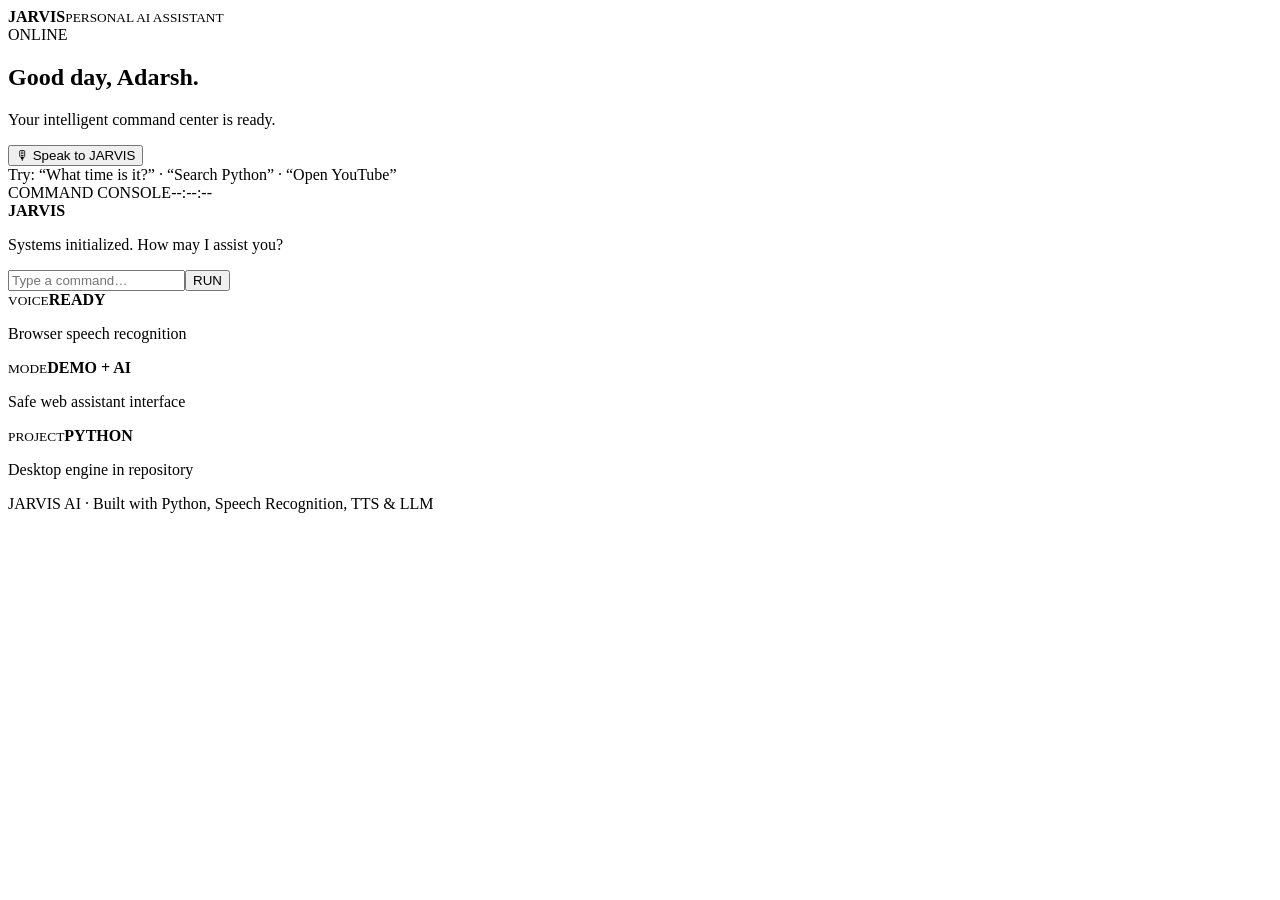
==== web/index.html @ ff6939c9 "Add JARVIS web dashboard: web/index.html" ====
<!doctype html>
<html lang="en">
<head>
<meta charset="utf-8"><meta name="viewport" content="width=device-width,initial-scale=1">
<title>JARVIS AI — Personal Assistant</title>
<link rel="stylesheet" href="style.css">
</head>
<body>
<div class="bg"></div>
<header><div class="brand"><span class="orb"></span><div><b>JARVIS</b><small>PERSONAL AI ASSISTANT</small></div></div><span class="status"><i></i> ONLINE</span></header>
<main>
<section class="hero">
<div class="core"><div class="ring r1"></div><div class="ring r2"></div><div class="core-dot"></div><div class="pulse"></div></div>
<h1>Good day, <span>Adarsh.</span></h1><p id="subtitle">Your intelligent command center is ready.</p>
<button id="mic" class="mic">🎙 <span>Speak to JARVIS</span></button>
<div class="hint">Try: “What time is it?” · “Search Python” · “Open YouTube”</div>
</section>
<section class="panel">
<div class="panel-head"><span>COMMAND CONSOLE</span><span id="clock">--:--:--</span></div>
<div id="messages" class="messages"><div class="msg jarvis"><b>JARVIS</b><p>Systems initialized. How may I assist you?</p></div></div>
<form id="commandForm"><input id="command" autocomplete="off" placeholder="Type a command…"><button>RUN</button></form>
</section>
<section class="cards">
<div><small>VOICE</small><strong id="voiceState">READY</strong><p>Browser speech recognition</p></div>
<div><small>MODE</small><strong>DEMO + AI</strong><p>Safe web assistant interface</p></div>
<div><small>PROJECT</small><strong>PYTHON</strong><p>Desktop engine in repository</p></div>
</section>
</main>
<footer>JARVIS AI · Built with Python, Speech Recognition, TTS & LLM</footer>
<script src="app.js"></script>
</body></html>
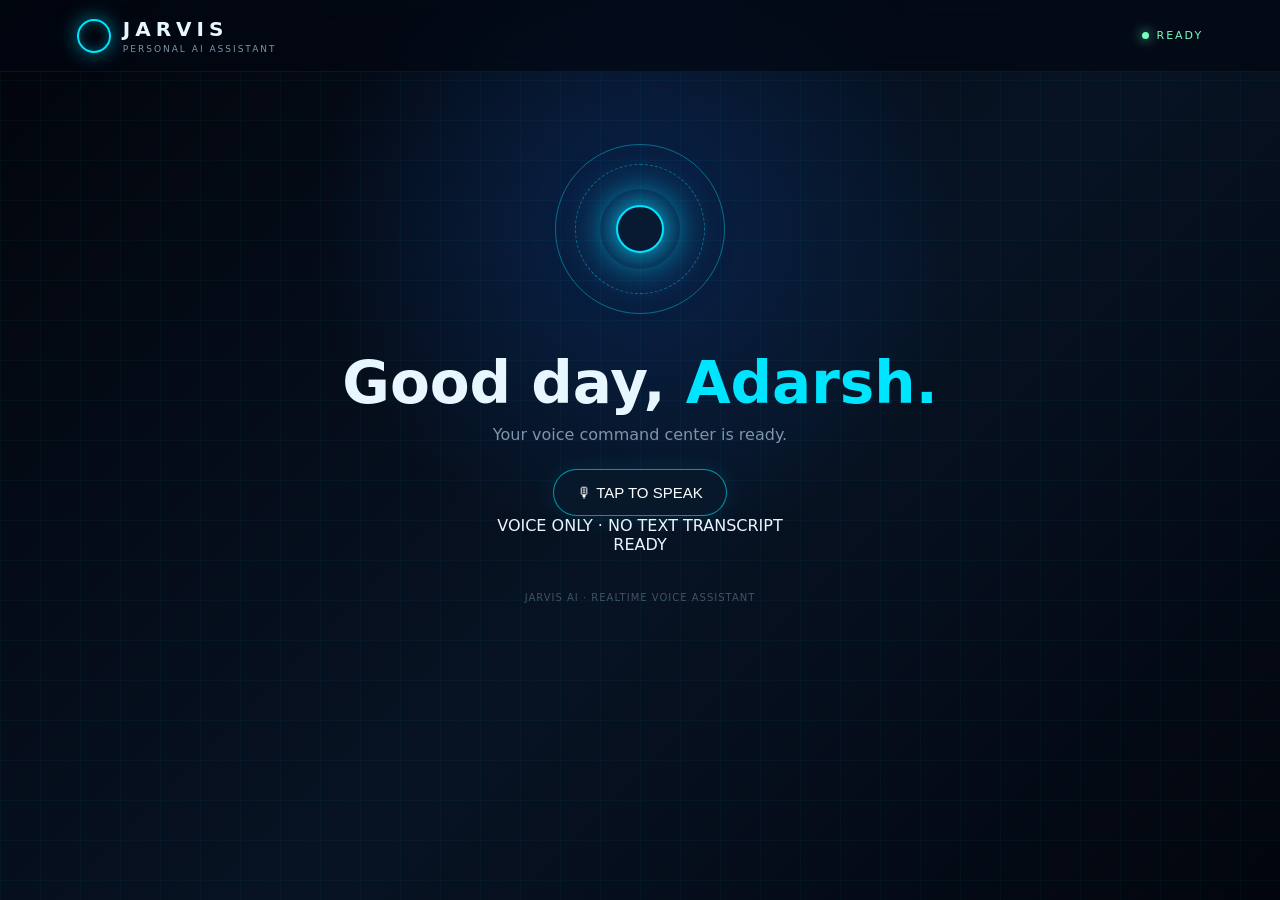
==== commit d52d7648: "Make JARVIS dashboard voice-only" ====
--- a/web/index.html
+++ b/web/index.html
@@ -1,31 +1,41 @@
 <!doctype html>
 <html lang="en">
 <head>
-<meta charset="utf-8"><meta name="viewport" content="width=device-width,initial-scale=1">
-<title>JARVIS AI — Personal Assistant</title>
+<meta charset="utf-8">
+<meta name="viewport" content="width=device-width,initial-scale=1">
+<title>JARVIS AI — Voice Assistant</title>
 <link rel="stylesheet" href="style.css">
 </head>
 <body>
 <div class="bg"></div>
-<header><div class="brand"><span class="orb"></span><div><b>JARVIS</b><small>PERSONAL AI ASSISTANT</small></div></div><span class="status"><i></i> ONLINE</span></header>
+<header>
+  <div class="brand"><span class="orb"></span><div><b>JARVIS</b><small>PERSONAL AI ASSISTANT</small></div></div>
+  <span class="status"><i></i><span id="statusText">READY</span></span>
+</header>
+
 <main>
-<section class="hero">
-<div class="core"><div class="ring r1"></div><div class="ring r2"></div><div class="core-dot"></div><div class="pulse"></div></div>
-<h1>Good day, <span>Adarsh.</span></h1><p id="subtitle">Your intelligent command center is ready.</p>
-<button id="mic" class="mic">🎙 <span>Speak to JARVIS</span></button>
-<div class="hint">Try: “What time is it?” · “Search Python” · “Open YouTube”</div>
-</section>
-<section class="panel">
-<div class="panel-head"><span>COMMAND CONSOLE</span><span id="clock">--:--:--</span></div>
-<div id="messages" class="messages"><div class="msg jarvis"><b>JARVIS</b><p>Systems initialized. How may I assist you?</p></div></div>
-<form id="commandForm"><input id="command" autocomplete="off" placeholder="Type a command…"><button>RUN</button></form>
-</section>
-<section class="cards">
-<div><small>VOICE</small><strong id="voiceState">READY</strong><p>Browser speech recognition</p></div>
-<div><small>MODE</small><strong>DEMO + AI</strong><p>Safe web assistant interface</p></div>
-<div><small>PROJECT</small><strong>PYTHON</strong><p>Desktop engine in repository</p></div>
-</section>
+  <section class="hero">
+    <div class="core" id="core">
+      <div class="ring r1"></div>
+      <div class="ring r2"></div>
+      <div class="core-dot"></div>
+      <div class="pulse"></div>
+    </div>
+
+    <h1>Good day, <span>Adarsh.</span></h1>
+    <p id="subtitle">Your voice command center is ready.</p>
+
+    <button id="mic" class="mic" type="button">
+      <span class="mic-icon">🎙</span>
+      <span id="micLabel">TAP TO SPEAK</span>
+    </button>
+
+    <div class="voice-only">VOICE ONLY · NO TEXT TRANSCRIPT</div>
+    <div id="voiceState" class="voice-state">READY</div>
+  </section>
 </main>
-<footer>JARVIS AI · Built with Python, Speech Recognition, TTS & LLM</footer>
+
+<footer>JARVIS AI · REALTIME VOICE ASSISTANT</footer>
 <script src="app.js"></script>
-</body></html>+</body>
+</html>
--- a/web/style.css
+++ b/web/style.css
@@ -0,0 +1 @@
+:root{--cyan:#00e5ff;--blue:#4f7cff;--bg:#030712;--panel:rgba(8,16,34,.72);--text:#e8f7ff;--muted:#7e94aa}*{box-sizing:border-box}body{margin:0;background:var(--bg);color:var(--text);font-family:Inter,system-ui,Segoe UI,sans-serif;min-height:100vh}.bg{position:fixed;inset:0;background:radial-gradient(circle at 50% 25%,#09234a 0,transparent 35%),linear-gradient(135deg,#02040b,#071323 55%,#02050d);z-index:-2}.bg:after{content:"";position:absolute;inset:0;background-image:linear-gradient(rgba(0,229,255,.035) 1px,transparent 1px),linear-gradient(90deg,rgba(0,229,255,.035) 1px,transparent 1px);background-size:40px 40px}.brand{display:flex;gap:12px;align-items:center}.brand b{letter-spacing:5px;font-size:20px}.brand small{display:block;color:var(--muted);font-size:9px;letter-spacing:2px;margin-top:3px}.orb{width:34px;height:34px;border:2px solid var(--cyan);border-radius:50%;box-shadow:0 0 20px #00e5ff88,inset 0 0 12px #00e5ff55}header{height:72px;padding:0 6vw;display:flex;align-items:center;justify-content:space-between;border-bottom:1px solid #ffffff0d;background:#020611aa;backdrop-filter:blur(12px)}.status{font-size:11px;letter-spacing:2px;color:#73ffbd}.status i{display:inline-block;width:7px;height:7px;border-radius:50%;background:#73ffbd;box-shadow:0 0 12px #73ffbd;margin-right:7px}main{width:min(1050px,90%);margin:auto}.hero{text-align:center;padding:62px 0 38px}.core{width:190px;height:190px;margin:auto;position:relative;display:grid;place-items:center}.core-dot{width:48px;height:48px;border-radius:50%;background:#071a32;border:2px solid var(--cyan);box-shadow:0 0 30px #00e5ff,0 0 80px #4f7cff55}.ring{position:absolute;border:1px solid #00e5ff66;border-radius:50%}.r1{inset:10px;animation:spin 9s linear infinite}.r2{inset:30px;border-style:dashed;animation:spin 6s linear reverse infinite}.pulse{position:absolute;inset:55px;border-radius:50%;box-shadow:0 0 40px #00e5ff55;animation:pulse 2s infinite}@keyframes spin{to{transform:rotate(360deg)}}@keyframes pulse{50%{transform:scale(1.25);opacity:.35}}h1{font-size:clamp(32px,5vw,58px);margin:25px 0 8px}h1 span{color:var(--cyan)}.hero p{color:var(--muted);margin:0 0 25px}.mic{border:1px solid #00e5ff99;background:#07182b;color:white;border-radius:30px;padding:14px 23px;font-size:15px;cursor:pointer;box-shadow:0 0 25px #00e5ff18}.mic:hover{box-shadow:0 0 35px #00e5ff44;transform:translateY(-1px)}.hint{color:#60768c;font-size:11px;margin-top:13px}.panel{background:var(--panel);border:1px solid #ffffff12;border-radius:18px;overflow:hidden;box-shadow:0 20px 80px #0008}.panel-head{padding:14px 18px;border-bottom:1px solid #ffffff0d;color:#6e879d;font-size:10px;letter-spacing:2px;display:flex;justify-content:space-between}.messages{height:245px;overflow:auto;padding:20px}.msg{max-width:80%;margin-bottom:15px;padding:10px 14px;border-left:2px solid var(--cyan);background:#00e5ff07;border-radius:0 10px 10px 0}.msg.user{margin-left:auto;border-left:0;border-right:2px solid var(--blue);text-align:right;background:#4f7cff09}.msg b{font-size:9px;letter-spacing:2px;color:var(--cyan)}.msg p{margin:5px 0;color:#c4d5e1;font-size:14px}.user b{color:#8da7ff}form{display:flex;border-top:1px solid #ffffff0d}input{flex:1;background:transparent;border:0;outline:0;color:white;padding:17px;font-size:14px}form button{border:0;background:#00e5ff;color:#001017;font-weight:800;padding:0 25px;cursor:pointer}.cards{display:grid;grid-template-columns:repeat(3,1fr);gap:14px;margin:18px 0 35px}.cards>div{padding:18px;background:#07101fbb;border:1px solid #ffffff0c;border-radius:14px}.cards small{font-size:9px;letter-spacing:2px;color:#657d91}.cards strong{display:block;margin:7px 0;color:var(--cyan);letter-spacing:1px}.cards p{margin:0;color:#647b8f;font-size:11px}footer{text-align:center;color:#405366;font-size:10px;letter-spacing:1px;padding:0 0 28px}@media(max-width:650px){.cards{grid-template-columns:1fr}.hero{padding-top:35px}.core{width:150px;height:150px}.messages{height:220px}}
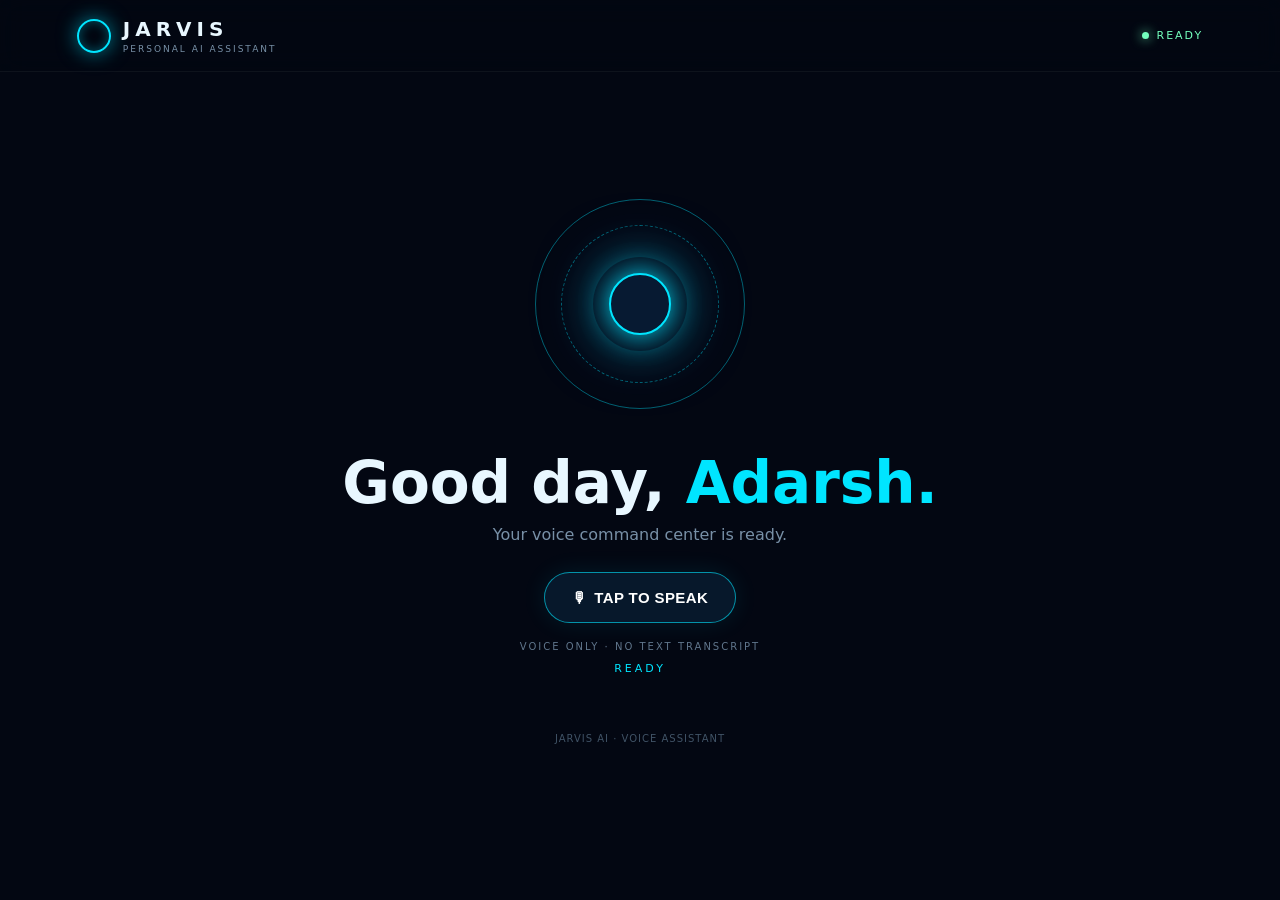
==== commit 572e009e: "Bust browser cache for voice fix" ====
--- a/web/index.html
+++ b/web/index.html
@@ -12,30 +12,21 @@
   <div class="brand"><span class="orb"></span><div><b>JARVIS</b><small>PERSONAL AI ASSISTANT</small></div></div>
   <span class="status"><i></i><span id="statusText">READY</span></span>
 </header>
-
 <main>
   <section class="hero">
     <div class="core" id="core">
-      <div class="ring r1"></div>
-      <div class="ring r2"></div>
-      <div class="core-dot"></div>
-      <div class="pulse"></div>
+      <div class="ring r1"></div><div class="ring r2"></div><div class="core-dot"></div><div class="pulse"></div>
     </div>
-
     <h1>Good day, <span>Adarsh.</span></h1>
     <p id="subtitle">Your voice command center is ready.</p>
-
     <button id="mic" class="mic" type="button">
-      <span class="mic-icon">🎙</span>
-      <span id="micLabel">TAP TO SPEAK</span>
+      <span class="mic-icon">🎙</span><span id="micLabel">TAP TO SPEAK</span>
     </button>
-
     <div class="voice-only">VOICE ONLY · NO TEXT TRANSCRIPT</div>
     <div id="voiceState" class="voice-state">READY</div>
   </section>
 </main>
-
-<footer>JARVIS AI · REALTIME VOICE ASSISTANT</footer>
-<script src="app.js"></script>
+<footer>JARVIS AI · VOICE ASSISTANT</footer>
+<script src="app.js?v=971832a9" defer></script>
 </body>
-</html>+</html>
--- a/web/style.css
+++ b/web/style.css
@@ -1 +1,25 @@
-:root{--cyan:#00e5ff;--blue:#4f7cff;--bg:#030712;--panel:rgba(8,16,34,.72);--text:#e8f7ff;--muted:#7e94aa}*{box-sizing:border-box}body{margin:0;background:var(--bg);color:var(--text);font-family:Inter,system-ui,Segoe UI,sans-serif;min-height:100vh}.bg{position:fixed;inset:0;background:radial-gradient(circle at 50% 25%,#09234a 0,transparent 35%),linear-gradient(135deg,#02040b,#071323 55%,#02050d);z-index:-2}.bg:after{content:"";position:absolute;inset:0;background-image:linear-gradient(rgba(0,229,255,.035) 1px,transparent 1px),linear-gradient(90deg,rgba(0,229,255,.035) 1px,transparent 1px);background-size:40px 40px}.brand{display:flex;gap:12px;align-items:center}.brand b{letter-spacing:5px;font-size:20px}.brand small{display:block;color:var(--muted);font-size:9px;letter-spacing:2px;margin-top:3px}.orb{width:34px;height:34px;border:2px solid var(--cyan);border-radius:50%;box-shadow:0 0 20px #00e5ff88,inset 0 0 12px #00e5ff55}header{height:72px;padding:0 6vw;display:flex;align-items:center;justify-content:space-between;border-bottom:1px solid #ffffff0d;background:#020611aa;backdrop-filter:blur(12px)}.status{font-size:11px;letter-spacing:2px;color:#73ffbd}.status i{display:inline-block;width:7px;height:7px;border-radius:50%;background:#73ffbd;box-shadow:0 0 12px #73ffbd;margin-right:7px}main{width:min(1050px,90%);margin:auto}.hero{text-align:center;padding:62px 0 38px}.core{width:190px;height:190px;margin:auto;position:relative;display:grid;place-items:center}.core-dot{width:48px;height:48px;border-radius:50%;background:#071a32;border:2px solid var(--cyan);box-shadow:0 0 30px #00e5ff,0 0 80px #4f7cff55}.ring{position:absolute;border:1px solid #00e5ff66;border-radius:50%}.r1{inset:10px;animation:spin 9s linear infinite}.r2{inset:30px;border-style:dashed;animation:spin 6s linear reverse infinite}.pulse{position:absolute;inset:55px;border-radius:50%;box-shadow:0 0 40px #00e5ff55;animation:pulse 2s infinite}@keyframes spin{to{transform:rotate(360deg)}}@keyframes pulse{50%{transform:scale(1.25);opacity:.35}}h1{font-size:clamp(32px,5vw,58px);margin:25px 0 8px}h1 span{color:var(--cyan)}.hero p{color:var(--muted);margin:0 0 25px}.mic{border:1px solid #00e5ff99;background:#07182b;color:white;border-radius:30px;padding:14px 23px;font-size:15px;cursor:pointer;box-shadow:0 0 25px #00e5ff18}.mic:hover{box-shadow:0 0 35px #00e5ff44;transform:translateY(-1px)}.hint{color:#60768c;font-size:11px;margin-top:13px}.panel{background:var(--panel);border:1px solid #ffffff12;border-radius:18px;overflow:hidden;box-shadow:0 20px 80px #0008}.panel-head{padding:14px 18px;border-bottom:1px solid #ffffff0d;color:#6e879d;font-size:10px;letter-spacing:2px;display:flex;justify-content:space-between}.messages{height:245px;overflow:auto;padding:20px}.msg{max-width:80%;margin-bottom:15px;padding:10px 14px;border-left:2px solid var(--cyan);background:#00e5ff07;border-radius:0 10px 10px 0}.msg.user{margin-left:auto;border-left:0;border-right:2px solid var(--blue);text-align:right;background:#4f7cff09}.msg b{font-size:9px;letter-spacing:2px;color:var(--cyan)}.msg p{margin:5px 0;color:#c4d5e1;font-size:14px}.user b{color:#8da7ff}form{display:flex;border-top:1px solid #ffffff0d}input{flex:1;background:transparent;border:0;outline:0;color:white;padding:17px;font-size:14px}form button{border:0;background:#00e5ff;color:#001017;font-weight:800;padding:0 25px;cursor:pointer}.cards{display:grid;grid-template-columns:repeat(3,1fr);gap:14px;margin:18px 0 35px}.cards>div{padding:18px;background:#07101fbb;border:1px solid #ffffff0c;border-radius:14px}.cards small{font-size:9px;letter-spacing:2px;color:#657d91}.cards strong{display:block;margin:7px 0;color:var(--cyan);letter-spacing:1px}.cards p{margin:0;color:#647b8f;font-size:11px}footer{text-align:center;color:#405366;font-size:10px;letter-spacing:1px;padding:0 0 28px}@media(max-width:650px){.cards{grid-template-columns:1fr}.hero{padding-top:35px}.core{width:150px;height:150px}.messages{height:220px}}+:root{--cyan:#00e5ff;--blue:#4f7cff;--bg:#030712;--text:#e8f7ff;--muted:#7890a7}
+*{box-sizing:border-box}
+html,body{margin:0;min-height:100%;background:var(--bg);color:var(--text);font-family:Inter,system-ui,Segoe UI,sans-serif}
+body{min-height:100vh;overflow-x:hidden}
+.bg{position:fixed;inset:0;background:radial-gradient(circle at 50% 34%,#092a52 0,transparent 34%),linear-gradient(135deg,#02040b,#071323 55%,#02050d);z-index:-2}
+.bg:after{content:"";position:absolute;inset:0;background-image:linear-gradient(rgba(0,229,255,.035) 1px,transparent 1px),linear-gradient(90deg,rgba(0,229,255,.035) 1px,transparent 1px);background-size:40px 40px}
+header{height:72px;padding:0 6vw;display:flex;align-items:center;justify-content:space-between;border-bottom:1px solid #ffffff0d;background:#020611aa;backdrop-filter:blur(12px)}
+.brand{display:flex;gap:12px;align-items:center}.brand b{letter-spacing:5px;font-size:20px}.brand small{display:block;color:var(--muted);font-size:9px;letter-spacing:2px;margin-top:3px}
+.orb{width:34px;height:34px;border:2px solid var(--cyan);border-radius:50%;box-shadow:0 0 20px #00e5ff88,inset 0 0 12px #00e5ff55}
+.status{font-size:11px;letter-spacing:2px;color:#73ffbd}.status i{display:inline-block;width:7px;height:7px;border-radius:50%;background:#73ffbd;box-shadow:0 0 12px #73ffbd;margin-right:7px}
+main{width:min(900px,92%);margin:auto}
+.hero{text-align:center;padding:clamp(70px,13vh,125px) 0 55px}
+.core{width:230px;height:230px;margin:auto;position:relative;display:grid;place-items:center;transition:transform .25s ease}
+.core.active{transform:scale(1.04)}
+.core-dot{width:62px;height:62px;border-radius:50%;background:#071a32;border:2px solid var(--cyan);box-shadow:0 0 30px var(--cyan),0 0 90px #4f7cff55}
+.ring{position:absolute;border:1px solid #00e5ff66;border-radius:50%}.r1{inset:10px;animation:spin 9s linear infinite}.r2{inset:36px;border-style:dashed;animation:spin 6s linear reverse infinite}
+.pulse{position:absolute;inset:68px;border-radius:50%;box-shadow:0 0 45px #00e5ff55;animation:pulse 2s infinite}
+.core.active .pulse{animation:pulse .9s infinite}.core.active .r1{animation-duration:4s}.core.active .r2{animation-duration:3s}
+@keyframes spin{to{transform:rotate(360deg)}}@keyframes pulse{50%{transform:scale(1.3);opacity:.3}}
+h1{font-size:clamp(34px,5vw,58px);margin:30px 0 8px}h1 span{color:var(--cyan)}.hero p{color:var(--muted);margin:0 0 28px}
+.mic{border:1px solid #00e5ff99;background:#07182b;color:white;border-radius:34px;padding:16px 27px;font-size:15px;font-weight:700;letter-spacing:.4px;cursor:pointer;box-shadow:0 0 25px #00e5ff18;transition:.2s}
+.mic:hover{box-shadow:0 0 38px #00e5ff44;transform:translateY(-1px)}.mic.active{background:#0a2940;box-shadow:0 0 45px #00e5ff55}
+.mic-icon{margin-right:7px}.voice-only{color:#60768c;font-size:10px;letter-spacing:2px;margin-top:18px}.voice-state{color:#00e5ff;font-size:11px;letter-spacing:3px;margin-top:10px;min-height:16px}
+footer{text-align:center;color:#405366;font-size:10px;letter-spacing:1px;padding:0 0 28px}
+@media(max-width:650px){header{height:68px}.hero{padding-top:65px}.core{width:185px;height:185px}.core-dot{width:52px;height:52px}.pulse{inset:55px}.mic{padding:15px 24px}}
